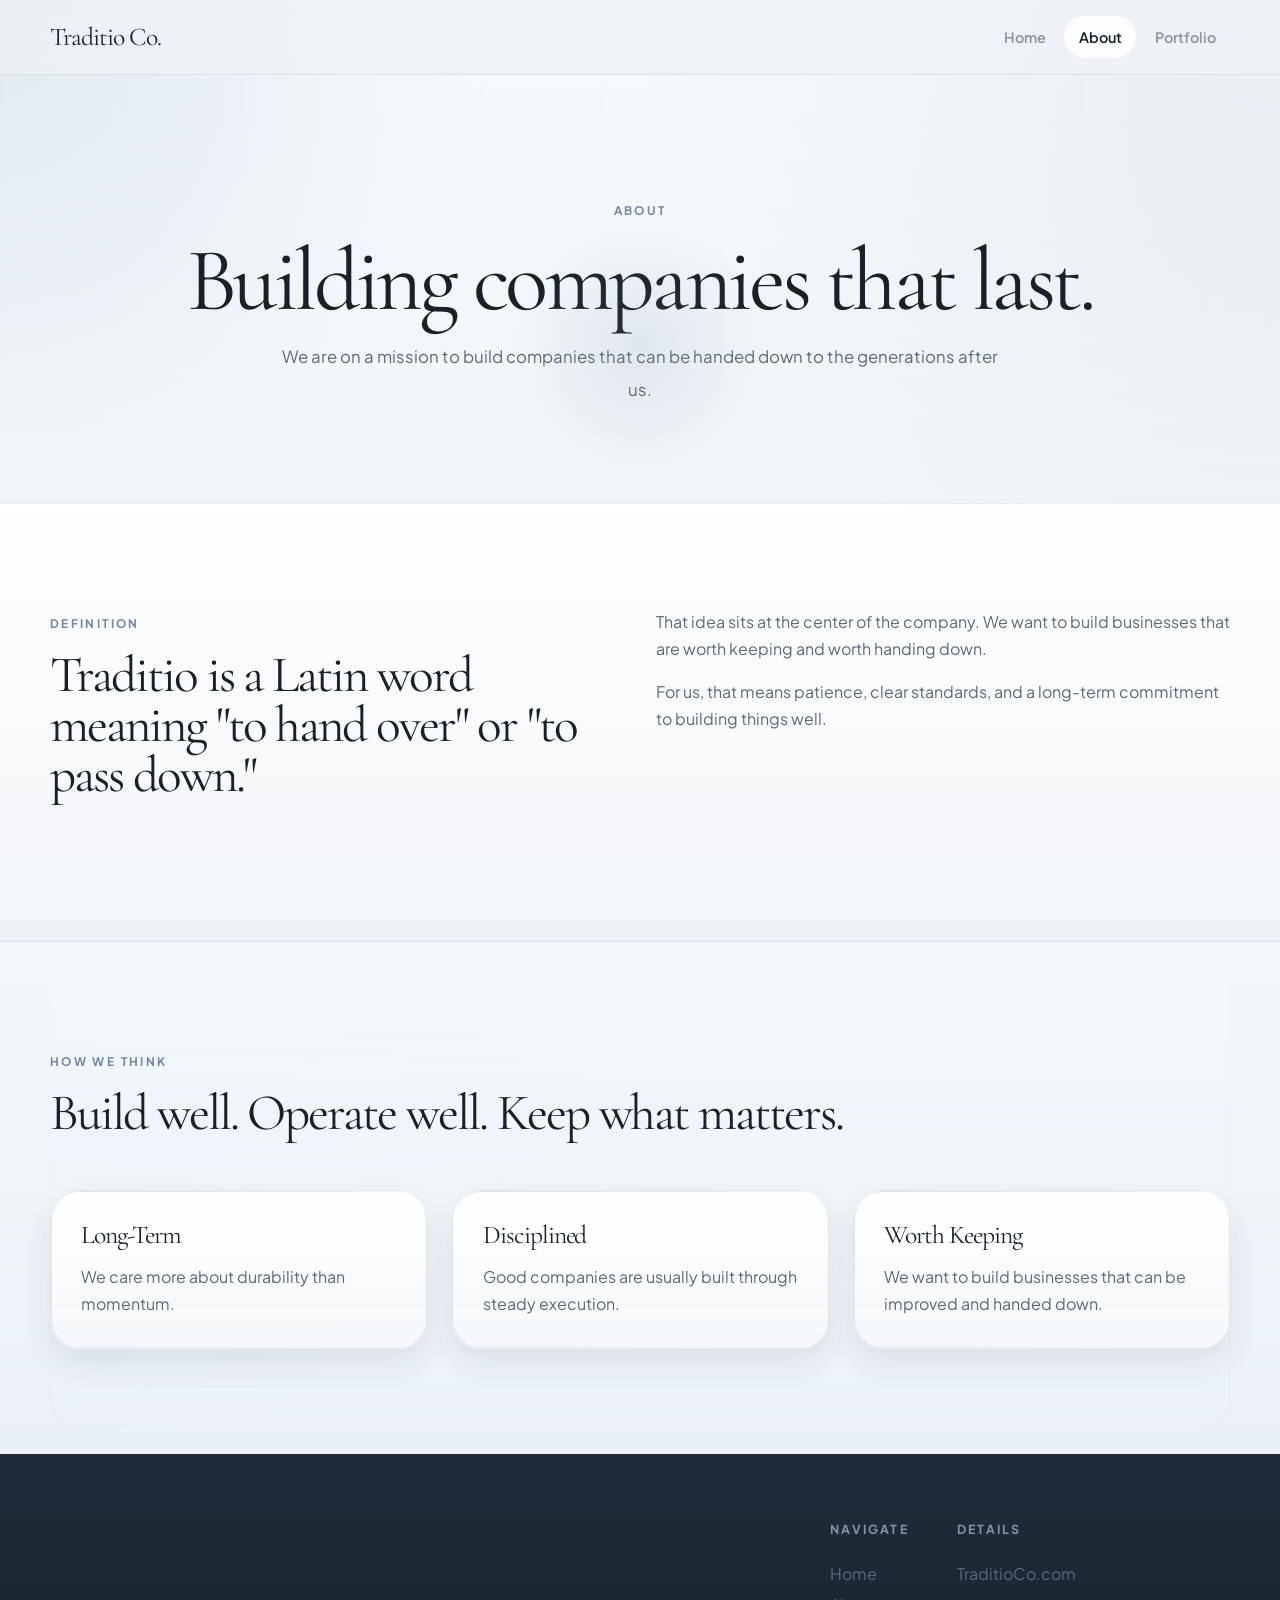
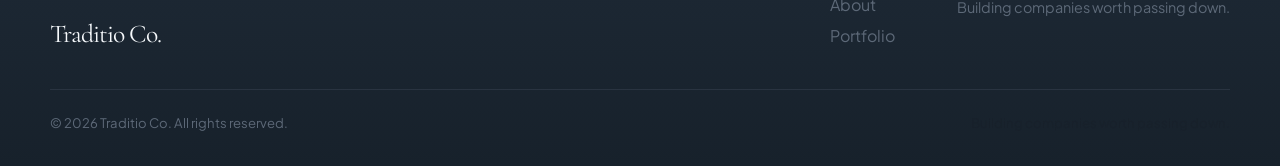
==== about.html @ 5b9e36b7 "Add files via upload" ====
<!DOCTYPE html>
<html lang="en">
<head>
  <meta charset="UTF-8" />
  <meta name="viewport" content="width=device-width, initial-scale=1.0" />
  <title>About | Traditio Co.</title>
  <meta
    name="description"
    content="Learn about Traditio Co. and the meaning behind the name."
  />
  <link rel="preconnect" href="https://fonts.googleapis.com" />
  <link rel="preconnect" href="https://fonts.gstatic.com" crossorigin />
  <link href="https://fonts.googleapis.com/css2?family=Cormorant+Garamond:wght@500;600;700&family=Plus+Jakarta+Sans:wght@400;500;600;700;800&display=swap" rel="stylesheet" />
  <link rel="icon" type="image/svg+xml" href="favicon.svg" />
  <link rel="stylesheet" href="styles.css" />
</head>
<body>
  <header class="site-header">
    <div class="container nav-wrapper">
      <a href="index.html" class="logo" aria-label="Traditio Co. home">
        <span class="logo-text">Traditio Co.</span>
      </a>
      <button class="nav-toggle" aria-label="Toggle navigation" aria-expanded="false">
        <span></span><span></span><span></span>
      </button>
      <nav class="site-nav" id="site-nav">
        <a href="index.html">Home</a>
        <a href="about.html">About</a>
        <a href="services.html">Portfolio</a>
      </nav>
    </div>
  </header>

  <main>
    <section class="page-hero page-hero-refined">
      <div class="container-narrow about-hero-narrow">
        <span class="eyebrow fade-up">About</span>
        <h1 class="fade-up delay-1">Building companies that last.</h1>
        <p class="lead fade-up delay-2">
          We are on a mission to build companies that can be handed down to the generations after us.
        </p>
      </div>
    </section>

    <section class="section">
      <div class="container simple-grid">
        <div class="fade-up">
          <span class="eyebrow">Definition</span>
          <h2>Traditio is a Latin word meaning "to hand over" or "to pass down."</h2>
        </div>
        <div class="intro-copy fade-up delay-1">
          <p>
            That idea sits at the center of the company. We want to build businesses that are worth keeping and worth handing down.
          </p>
          <p>
            For us, that means patience, clear standards, and a long-term commitment to building things well.
          </p>
        </div>
      </div>
    </section>

    <section class="section section-framed">
      <div class="container">
        <div class="section-header fade-up">
          <span class="eyebrow">How We Think</span>
          <h2>Build well. Operate well. Keep what matters.</h2>
        </div>
        <div class="grid-3 fade-up delay-1">
          <article class="card">
            <h3>Long-Term</h3>
            <p>We care more about durability than momentum.</p>
          </article>
          <article class="card">
            <h3>Disciplined</h3>
            <p>Good companies are usually built through steady execution.</p>
          </article>
          <article class="card">
            <h3>Worth Keeping</h3>
            <p>We want to build businesses that can be improved and handed down.</p>
          </article>
        </div>
      </div>
    </section>
  </main>

  <footer class="site-footer">
    <div class="container footer-grid footer-grid-simple">
      <div class="footer-brand">
        <a href="index.html" class="logo logo-footer">
          <span class="logo-text">Traditio Co.</span>
        </a>
      </div>
      <div class="footer-links">
        <div class="footer-col">
          <h4>Navigate</h4>
          <a href="index.html">Home</a>
          <a href="about.html">About</a>
          <a href="services.html">Portfolio</a>
        </div>
        <div class="footer-col">
          <h4>Details</h4>
          <a href="index.html">TraditioCo.com</a>
          <span class="footer-static">Building companies worth passing down.</span>
        </div>
      </div>
    </div>
    <div class="container footer-bottom">
      <p>&copy; 2026 Traditio Co. All rights reserved.</p>
      <p class="footer-note">Building companies worth passing down.</p>
    </div>
  </footer>

  <script src="script.js"></script>
</body>
</html>
---- styles.css ----
*, *::before, *::after { box-sizing: border-box; }

:root {
  --bg: #eef2f6;
  --bg-deep: #dfe6ee;
  --surface: rgba(255, 255, 255, 0.82);
  --surface-strong: rgba(255, 255, 255, 0.94);
  --surface-alt: rgba(243, 247, 251, 0.9);
  --ink: #18212b;
  --ink-soft: #5d6978;
  --ink-muted: #8693a2;
  --ink-inverse: #f5f8fb;
  --navy: #1d2a39;
  --navy-soft: #33475c;
  --line: rgba(24, 33, 43, 0.1);
  --line-strong: rgba(24, 33, 43, 0.2);
  --line-inverse: rgba(245, 248, 251, 0.14);
  --gold: #6f87a3;
  --gold-soft: rgba(111, 135, 163, 0.12);
  --gold-strong: #9eb3ca;
  --shadow: 0 24px 72px rgba(17, 28, 39, 0.14);
  --shadow-soft: 0 14px 30px rgba(17, 28, 39, 0.09);
  --radius: 28px;
  --radius-sm: 18px;
  --max: 1180px;
  --ease: cubic-bezier(0.2, 0.7, 0.2, 1);
}

html {
  scroll-behavior: smooth;
  font-size: 16px;
}

body {
  margin: 0;
  font-family: "Plus Jakarta Sans", sans-serif;
  background:
    radial-gradient(circle at top left, rgba(119, 150, 186, 0.18), transparent 22%),
    radial-gradient(circle at top right, rgba(62, 93, 128, 0.08), transparent 30%),
    linear-gradient(180deg, #f8fbfd 0%, var(--bg) 42%, #e8eef4 100%);
  color: var(--ink);
  line-height: 1.7;
  -webkit-font-smoothing: antialiased;
  -moz-osx-font-smoothing: grayscale;
}

body::before {
  content: "";
  position: fixed;
  inset: 0;
  background:
    linear-gradient(rgba(40, 60, 82, 0.03) 1px, transparent 1px),
    linear-gradient(90deg, rgba(40, 60, 82, 0.03) 1px, transparent 1px);
  background-size: 120px 120px;
  mask-image: linear-gradient(180deg, rgba(0, 0, 0, 0.24), transparent 56%);
  pointer-events: none;
  z-index: -1;
}

a { color: inherit; text-decoration: none; }
img { display: block; max-width: 100%; }

button {
  border: 0;
  background: none;
  cursor: pointer;
  font: inherit;
}

.container {
  width: min(calc(100% - 2.5rem), var(--max));
  margin: 0 auto;
}

.container-narrow {
  width: min(calc(100% - 2.5rem), 760px);
  margin: 0 auto;
}

h1, h2, h3 {
  margin: 0 0 1rem;
  font-family: "Cormorant Garamond", serif;
  font-weight: 400;
  letter-spacing: -0.04em;
  line-height: 0.98;
  color: var(--ink);
}

h1 { font-size: clamp(3.7rem, 7vw, 7rem); }
h2 { font-size: clamp(2.35rem, 4vw, 4.4rem); }
h3 { font-size: clamp(1.4rem, 2vw, 1.95rem); }

h4 {
  margin: 0 0 1rem;
  font-size: 0.78rem;
  font-weight: 700;
  letter-spacing: 0.18em;
  text-transform: uppercase;
  color: var(--ink-muted);
}

p {
  margin: 0 0 1rem;
  color: var(--ink-soft);
}

p:last-child { margin-bottom: 0; }

.lead {
  max-width: 60ch;
  font-size: 1.05rem;
  line-height: 1.95;
}

.eyebrow {
  display: inline-block;
  margin-bottom: 1rem;
  font-size: 0.74rem;
  font-weight: 700;
  letter-spacing: 0.2em;
  text-transform: uppercase;
  color: var(--gold);
}

.centered { text-align: center; }

.btn {
  display: inline-flex;
  align-items: center;
  justify-content: center;
  min-height: 54px;
  padding: 0.95rem 1.5rem;
  border-radius: 999px;
  font-size: 0.9rem;
  font-weight: 700;
  letter-spacing: 0.04em;
  text-transform: uppercase;
  transition: transform 0.22s var(--ease), background 0.22s var(--ease), border-color 0.22s var(--ease), box-shadow 0.22s var(--ease);
}

.btn:hover { transform: translateY(-2px); }

.btn-primary {
  background: var(--navy);
  color: var(--ink-inverse);
  box-shadow: var(--shadow-soft);
}

.btn-primary:hover { background: #342c24; }

.btn-secondary {
  border: 1px solid var(--line);
  background: rgba(255, 255, 255, 0.05);
  color: var(--ink);
}

.btn-secondary:hover {
  border-color: var(--line-strong);
  background: rgba(255, 255, 255, 0.09);
}

.text-link {
  display: inline-flex;
  align-items: center;
  gap: 0.5rem;
  font-size: 0.88rem;
  font-weight: 700;
  letter-spacing: 0.08em;
  text-transform: uppercase;
  color: var(--ink);
}

.text-link::after {
  content: "->";
  font-size: 0.84rem;
}

.site-header {
  position: sticky;
  top: 0;
  z-index: 100;
  backdrop-filter: blur(18px);
  background: rgba(238, 242, 246, 0.82);
  border-bottom: 1px solid rgba(24, 33, 43, 0.08);
}

.nav-wrapper {
  position: relative;
  display: flex;
  align-items: center;
  justify-content: space-between;
  gap: 1.5rem;
  padding: 1rem 0;
}

.logo {
  display: inline-flex;
  align-items: center;
  gap: 0;
}

.logo-text {
  white-space: nowrap;
  font-family: "Cormorant Garamond", serif;
  font-size: clamp(1.5rem, 2vw, 1.85rem);
  line-height: 1;
  letter-spacing: -0.04em;
  color: var(--ink);
}

.logo-footer .logo-text {
  color: var(--ink-inverse);
}

.site-nav {
  display: flex;
  align-items: center;
  gap: 0.25rem;
}

.site-nav a,
.footer-static {
  font-size: 0.9rem;
}

.site-nav a {
  padding: 0.55rem 0.9rem;
  border-radius: 999px;
  font-weight: 600;
  color: var(--ink-muted);
  transition: background 0.2s var(--ease), color 0.2s var(--ease);
}

.site-nav a:hover,
.site-nav a.active {
  color: var(--ink);
  background: rgba(255, 255, 255, 0.75);
}

.site-nav .nav-secondary {
  color: var(--gold);
}

.site-nav .nav-apply {
  background: var(--navy);
  color: var(--ink-inverse);
}

.site-nav .nav-apply:hover {
  background: #342c24;
  color: var(--ink-inverse);
}

.nav-toggle {
  display: none;
  width: 40px;
  height: 40px;
  padding: 8px;
  border-radius: 10px;
}

.nav-toggle span {
  display: block;
  width: 22px;
  height: 2px;
  margin: 4px auto;
  border-radius: 999px;
  background: var(--ink);
  transition: transform 0.3s var(--ease), opacity 0.3s var(--ease);
}

.nav-toggle[aria-expanded="true"] span:nth-child(1) {
  transform: translateY(6px) rotate(45deg);
}

.nav-toggle[aria-expanded="true"] span:nth-child(2) {
  opacity: 0;
}

.nav-toggle[aria-expanded="true"] span:nth-child(3) {
  transform: translateY(-6px) rotate(-45deg);
}

.section {
  position: relative;
  padding: 6.5rem 0;
}

main > section + section {
  margin-top: 1.25rem;
}

main > section:not(.hero):not(.page-hero) {
  border-top: 1px solid rgba(24, 33, 43, 0.05);
  border-bottom: 1px solid rgba(24, 33, 43, 0.05);
  background: linear-gradient(180deg, rgba(255, 255, 255, 0.34), rgba(255, 255, 255, 0.12));
}

main > section:nth-of-type(odd):not(.hero):not(.page-hero) {
  background: linear-gradient(180deg, rgba(243, 247, 251, 0.92), rgba(235, 241, 247, 0.72));
}

main > section:nth-of-type(even):not(.hero):not(.page-hero) {
  background: linear-gradient(180deg, rgba(255, 255, 255, 0.92), rgba(245, 248, 251, 0.72));
}

.section-framed {
  position: relative;
}

.section-framed::before {
  content: "";
  position: absolute;
  inset: 1.25rem auto 1.25rem 50%;
  width: min(calc(100% - 2.5rem), var(--max));
  transform: translateX(-50%);
  border: 1px solid rgba(24, 33, 43, 0.07);
  border-radius: 36px;
  background:
    linear-gradient(180deg, rgba(255, 255, 255, 0.62), rgba(243, 247, 251, 0.24)),
    linear-gradient(135deg, rgba(111, 135, 163, 0.08), transparent 42%);
  box-shadow: inset 0 1px 0 rgba(255, 255, 255, 0.6);
  z-index: -1;
}

.section-dark {
  background:
    radial-gradient(circle at top right, rgba(142, 166, 197, 0.15), transparent 32%),
    linear-gradient(180deg, rgba(14, 20, 30, 0.98), rgba(8, 13, 21, 0.98));
  color: var(--ink-inverse);
}

.section-dark h1,
.section-dark h2,
.section-dark h3,
.section-dark p,
.section-dark .lead { color: var(--ink-inverse); }

.section-dark .eyebrow,
.section-dark .panel-label,
.section-dark .portfolio-label { color: #c8d9f0; }

.section-meaning {
  position: relative;
}

.section-meaning::before {
  content: "";
  position: absolute;
  inset: 0;
  background:
    radial-gradient(circle at 20% 30%, rgba(142, 166, 197, 0.12), transparent 24%),
    radial-gradient(circle at 80% 70%, rgba(142, 166, 197, 0.08), transparent 26%);
  pointer-events: none;
}

.section-header { margin-bottom: 3.25rem; }

.section-header.centered {
  max-width: 760px;
  margin-left: auto;
  margin-right: auto;
}

.hero {
  position: relative;
  padding: 7.5rem 0 5rem;
}

.hero-home::before {
  content: "";
  position: absolute;
  inset: 0;
  background:
    radial-gradient(circle at 80% 18%, rgba(111, 135, 163, 0.18), transparent 18%),
    linear-gradient(180deg, rgba(255, 255, 255, 0.16), transparent 42%);
  pointer-events: none;
}

.hero-shell {
  position: relative;
  display: grid;
  grid-template-columns: minmax(0, 1.15fr) minmax(320px, 0.85fr);
  gap: 2rem;
  align-items: stretch;
}

.hero-shell-simple {
  display: block;
}

.hero-copy {
  position: relative;
  padding: 2.8rem 0 2rem;
}

.hero-copy h1 {
  max-width: 10ch;
  text-wrap: balance;
}

.hero-shell-simple .hero-copy {
  max-width: 100%;
  padding: 3.5rem 0 2.5rem;
}

.hero-shell-simple .hero-copy h1 {
  max-width: none;
  font-size: clamp(4.5rem, 11vw, 10rem);
  line-height: 0.92;
  letter-spacing: -0.06em;
}

.hero-shell-simple .hero-copy .lead {
  max-width: none;
  font-size: clamp(1.05rem, 2vw, 1.45rem);
  color: var(--ink-soft);
}

.hero-strip {
  display: flex;
  flex-wrap: wrap;
  gap: 0.8rem;
  margin-top: 1.6rem;
}

.hero-strip span,
.portfolio-meta span {
  padding: 0.55rem 0.8rem;
  border: 1px solid var(--line);
  border-radius: 999px;
  background: rgba(255, 255, 255, 0.04);
  font-size: 0.78rem;
  font-weight: 600;
  letter-spacing: 0.05em;
  color: var(--ink);
}

.hero-actions {
  display: flex;
  gap: 1rem;
  flex-wrap: wrap;
  margin-top: 2rem;
}

.hero-aside-card,
.cta-box,
.contact-form-wrap,
.feature-panel,
.detail-card,
.card,
.principles-panel,
.portfolio-card {
  background: linear-gradient(180deg, rgba(255, 255, 255, 0.98), rgba(245, 248, 251, 0.94));
  border: 1px solid rgba(24, 33, 43, 0.08);
  border-radius: var(--radius);
  box-shadow: var(--shadow-soft);
}

.hero-aside-card {
  position: relative;
  overflow: hidden;
  padding: 2rem;
  background:
    radial-gradient(circle at top right, rgba(142, 166, 197, 0.18), transparent 34%),
    linear-gradient(180deg, rgba(21, 31, 44, 0.98), rgba(10, 16, 25, 0.98));
  color: var(--ink-inverse);
  border-color: var(--line-inverse);
}

.hero-aside-card::after {
  content: "";
  position: absolute;
  right: -64px;
  bottom: -64px;
  width: 220px;
  height: 220px;
  border-radius: 50%;
  border: 1px solid rgba(245, 241, 233, 0.08);
}

.hero-aside-card p,
.hero-aside-card span {
  color: rgba(245, 241, 233, 0.76);
}

.hero-aside-top {
  display: flex;
  align-items: center;
  justify-content: space-between;
  gap: 1rem;
  margin-bottom: 2rem;
}

.hero-badge {
  display: inline-flex;
  align-items: center;
  justify-content: center;
  width: 64px;
  height: 64px;
  border: 1px solid rgba(245, 241, 233, 0.14);
  border-radius: 20px;
  background: rgba(255, 255, 255, 0.05);
  font-family: "Instrument Serif", serif;
  font-size: 2rem;
  letter-spacing: -0.04em;
  color: var(--ink-inverse);
}

.hero-year {
  font-size: 0.8rem;
  font-weight: 600;
  letter-spacing: 0.16em;
  text-transform: uppercase;
}

.panel-label,
.portfolio-label {
  display: inline-block;
  margin-bottom: 1rem;
  font-size: 0.72rem;
  font-weight: 700;
  letter-spacing: 0.18em;
  text-transform: uppercase;
  color: var(--gold);
}

.intro-grid,
.simple-grid,
.split-section,
.about-grid,
.contact-grid,
.footer-grid {
  display: grid;
  grid-template-columns: repeat(2, minmax(0, 1fr));
  gap: 2rem;
  align-items: start;
}

.intro-grid { align-items: end; }

.grid-3,
.grid-2,
.detail-grid,
.platform-grid {
  display: grid;
  gap: 1.5rem;
}

.grid-3 { grid-template-columns: repeat(3, minmax(0, 1fr)); }
.grid-2,
.detail-grid,
.platform-grid { grid-template-columns: repeat(2, minmax(0, 1fr)); }

.card,
.feature-panel,
.detail-card,
.portfolio-card,
.meaning-panel,
.stack-item,
.cta-box,
.contact-form-wrap,
.principles-panel {
  position: relative;
  padding: 1.9rem;
  transition: transform 0.25s var(--ease), box-shadow 0.25s var(--ease), border-color 0.25s var(--ease);
}

.card:hover,
.feature-panel:hover,
.detail-card:hover,
.portfolio-card:hover,
.meaning-panel:hover,
.stack-item:hover,
.cta-box:hover,
.contact-form-wrap:hover,
.principles-panel:hover {
  transform: translateY(-5px);
  box-shadow: var(--shadow);
  border-color: rgba(111, 135, 163, 0.28);
}

.card::before,
.portfolio-card::before,
.cta-box::before,
.contact-form-wrap::before,
.principles-panel::before {
  content: "";
  position: absolute;
  inset: 0;
  border-radius: inherit;
  padding: 1px;
  background: linear-gradient(135deg, rgba(111, 135, 163, 0.22), rgba(255, 255, 255, 0));
  -webkit-mask: linear-gradient(#fff 0 0) content-box, linear-gradient(#fff 0 0);
  -webkit-mask-composite: xor;
  mask-composite: exclude;
  pointer-events: none;
}

.section-dark .card,
.section-dark .feature-panel,
.section-dark .detail-card {
  background: linear-gradient(180deg, rgba(24, 34, 48, 0.96), rgba(13, 20, 30, 0.96));
  border-color: rgba(245, 241, 233, 0.12);
}

.section-dark .card p { color: rgba(245, 241, 233, 0.72); }

.card-icon,
.contact-item-icon,
.form-success-icon {
  width: 50px;
  height: 50px;
  display: flex;
  align-items: center;
  justify-content: center;
  border-radius: 14px;
  background: var(--gold-soft);
  color: var(--gold);
  margin-bottom: 1.1rem;
}

.section-dark .card-icon {
  background: rgba(142, 166, 197, 0.12);
  color: #c8d9f0;
}

.portfolio-grid {
  display: grid;
  grid-template-columns: repeat(2, minmax(0, 1fr));
  gap: 1.5rem;
}

.portfolio-grid-three {
  grid-template-columns: repeat(3, minmax(0, 1fr));
}

.portfolio-card {
  min-height: 100%;
  display: flex;
  flex-direction: column;
  gap: 0.9rem;
  justify-content: space-between;
  padding: 1.5rem;
}

.portfolio-card-top h3 {
  margin-bottom: 0;
}

.portfolio-meta {
  display: flex;
  flex-wrap: wrap;
  gap: 0.75rem;
}

.portfolio-card-placeholder {
  background:
    linear-gradient(180deg, rgba(24, 33, 46, 0.92), rgba(16, 24, 35, 0.88)),
    linear-gradient(135deg, rgba(142, 166, 197, 0.08), transparent 42%);
  border-style: dashed;
}

.principles-list {
  display: grid;
  gap: 1rem;
}

.principle-row {
  padding: 1.25rem 0;
  border-top: 1px solid var(--line);
}

.principle-row:first-child {
  padding-top: 0;
  border-top: 0;
}

.principle-row strong {
  display: block;
  margin-bottom: 0.35rem;
  font-size: 1rem;
  color: var(--ink);
}

.page-hero {
  position: relative;
  padding: 7.5rem 0 4.75rem;
  text-align: center;
}

.page-hero-refined::after {
  content: "";
  position: absolute;
  left: 50%;
  bottom: 0.5rem;
  width: 260px;
  height: 260px;
  border-radius: 50%;
  background: radial-gradient(circle, rgba(111, 135, 163, 0.14), transparent 70%);
  transform: translateX(-50%);
  pointer-events: none;
}

.page-hero .lead {
  margin: 0 auto;
}

.about-hero-narrow {
  width: min(calc(100% - 2.5rem), 980px);
}

.about-hero-narrow h1 {
  max-width: none;
}

.principles-panel {
  position: relative;
  padding: 1.75rem;
}

.principle-item + .principle-item {
  margin-top: 1.25rem;
  padding-top: 1.25rem;
  border-top: 1px solid var(--line);
}

.principle-item strong {
  display: block;
  margin-bottom: 0.35rem;
  font-size: 0.98rem;
  color: var(--ink);
}

.stack-list {
  display: grid;
  gap: 1rem;
}

.stack-item {
  padding: 1.3rem 1.4rem;
  border-top: 1px solid rgba(181, 197, 220, 0.14);
  background: rgba(255, 255, 255, 0.03);
}

.stack-item p {
  color: var(--ink);
  font-weight: 600;
}

.cta-band { padding: 5rem 0 6.25rem; }

.cta-box {
  position: relative;
  padding: 3.8rem;
  text-align: center;
  overflow: hidden;
}

.cta-box::after {
  content: "";
  position: absolute;
  inset: auto auto -90px -90px;
  width: 220px;
  height: 220px;
  border-radius: 50%;
  background: radial-gradient(circle, rgba(142, 166, 197, 0.12), transparent 70%);
  pointer-events: none;
}

.cta-box .lead {
  margin: 0 auto 2rem;
}

.cta-actions {
  display: flex;
  justify-content: center;
  gap: 1rem;
  flex-wrap: wrap;
}

.contact-details {
  display: grid;
  gap: 1rem;
  margin-top: 2rem;
}

.contact-item {
  display: flex;
  align-items: flex-start;
  gap: 1rem;
}

.contact-item-icon {
  margin-bottom: 0;
  flex-shrink: 0;
}

.contact-item-body strong {
  display: block;
  margin-bottom: 0.2rem;
  font-size: 0.76rem;
  font-weight: 700;
  letter-spacing: 0.16em;
  text-transform: uppercase;
  color: var(--ink-muted);
}

.contact-item-body span { color: var(--ink); }

.contact-form-wrap {
  position: relative;
  padding: 2rem;
}

.form-row {
  display: grid;
  grid-template-columns: repeat(2, minmax(0, 1fr));
  gap: 1rem;
}

.form-group {
  display: flex;
  flex-direction: column;
  gap: 0.45rem;
  margin-bottom: 1rem;
}

.form-group label {
  font-size: 0.76rem;
  font-weight: 700;
  letter-spacing: 0.16em;
  text-transform: uppercase;
  color: var(--ink-muted);
}

.form-group input,
.form-group textarea {
  width: 100%;
  padding: 1rem;
  border: 1px solid var(--line);
  border-radius: 14px;
  background: rgba(255, 255, 255, 0.04);
  color: var(--ink);
  font: inherit;
  transition: border-color 0.2s var(--ease), box-shadow 0.2s var(--ease), background 0.2s var(--ease);
}

.form-group textarea {
  min-height: 150px;
  resize: vertical;
}

.form-group input::placeholder,
.form-group textarea::placeholder {
  color: #7c838e;
}

.form-group input:focus,
.form-group textarea:focus {
  outline: none;
  border-color: rgba(142, 166, 197, 0.52);
  box-shadow: 0 0 0 4px rgba(142, 166, 197, 0.12);
  background: rgba(255, 255, 255, 0.07);
}

.form-submit {
  width: 100%;
  margin-top: 0.25rem;
}

.form-note {
  margin-top: 0.9rem;
  text-align: center;
  font-size: 0.82rem;
}

.form-success {
  display: none;
  text-align: center;
  padding: 2rem 1rem;
}

.form-success.show { display: block; }

.site-footer {
  padding-top: 4rem;
  background:
    linear-gradient(180deg, #202c39 0%, #17212b 100%);
  border-top: 1px solid rgba(245, 248, 251, 0.08);
}

.footer-grid {
  padding-bottom: 2.5rem;
  border-bottom: 1px solid rgba(181, 197, 220, 0.1);
}

.footer-grid-simple {
  align-items: end;
}

.footer-tagline {
  max-width: 42ch;
}

.footer-links {
  display: flex;
  gap: 3rem;
  justify-content: flex-end;
}

.footer-col {
  display: flex;
  flex-direction: column;
  gap: 0.25rem;
}

.footer-col a,
.footer-static {
  color: var(--ink-soft);
}

.footer-col a:hover { color: var(--ink); }

.footer-static {
  padding-top: 0.25rem;
}

.footer-bottom {
  display: flex;
  align-items: center;
  justify-content: space-between;
  gap: 1rem;
  flex-wrap: wrap;
  padding: 1.35rem 0 2rem;
}

.footer-bottom p {
  margin: 0;
  font-size: 0.82rem;
}

.footer-note { color: var(--ink); }

.fade-up {
  opacity: 0;
  transform: translateY(24px);
  transition: opacity 0.7s var(--ease), transform 0.7s var(--ease);
}

.fade-up.visible {
  opacity: 1;
  transform: translateY(0);
}

.delay-1 { transition-delay: 0.08s; }
.delay-2 { transition-delay: 0.16s; }
.delay-3 { transition-delay: 0.24s; }

@media (max-width: 1024px) {
  .hero-shell,
  .simple-grid,
  .intro-grid,
  .split-section,
  .about-grid,
  .contact-grid,
  .footer-grid,
  .portfolio-grid {
    grid-template-columns: 1fr;
  }

  .grid-3 { grid-template-columns: repeat(2, minmax(0, 1fr)); }
  .portfolio-grid-three { grid-template-columns: 1fr; }
  .footer-links { justify-content: flex-start; }
}

@media (max-width: 760px) {
  .nav-toggle { display: block; }

  .site-nav {
    display: none;
    position: absolute;
    top: calc(100% + 1px);
    left: 0;
    right: 0;
    flex-direction: column;
    align-items: stretch;
    padding: 1rem;
    background: rgba(238, 242, 246, 0.98);
    border: 1px solid rgba(24, 33, 43, 0.08);
    border-radius: 0 0 18px 18px;
    box-shadow: var(--shadow);
  }

  .site-nav.open { display: flex; }

  .hero,
  .page-hero { padding-top: 5.5rem; }

  .section { padding: 5rem 0; }

  .grid-3,
  .grid-2,
  .detail-grid,
  .platform-grid,
  .form-row {
    grid-template-columns: 1fr;
  }

  .hero-actions,
  .cta-actions {
    flex-direction: column;
    align-items: stretch;
  }

  .btn { width: 100%; }

  .cta-box,
  .contact-form-wrap,
  .hero-aside-card,
  .portfolio-card { padding: 1.5rem; }

  .footer-links,
  .footer-bottom {
    flex-direction: column;
    align-items: flex-start;
  }
}

@media (max-width: 560px) {
  .container,
  .container-narrow {
    width: calc(100% - 1.5rem);
  }

  h1 { font-size: 3.05rem; }
  h2 { font-size: 2.3rem; }
}
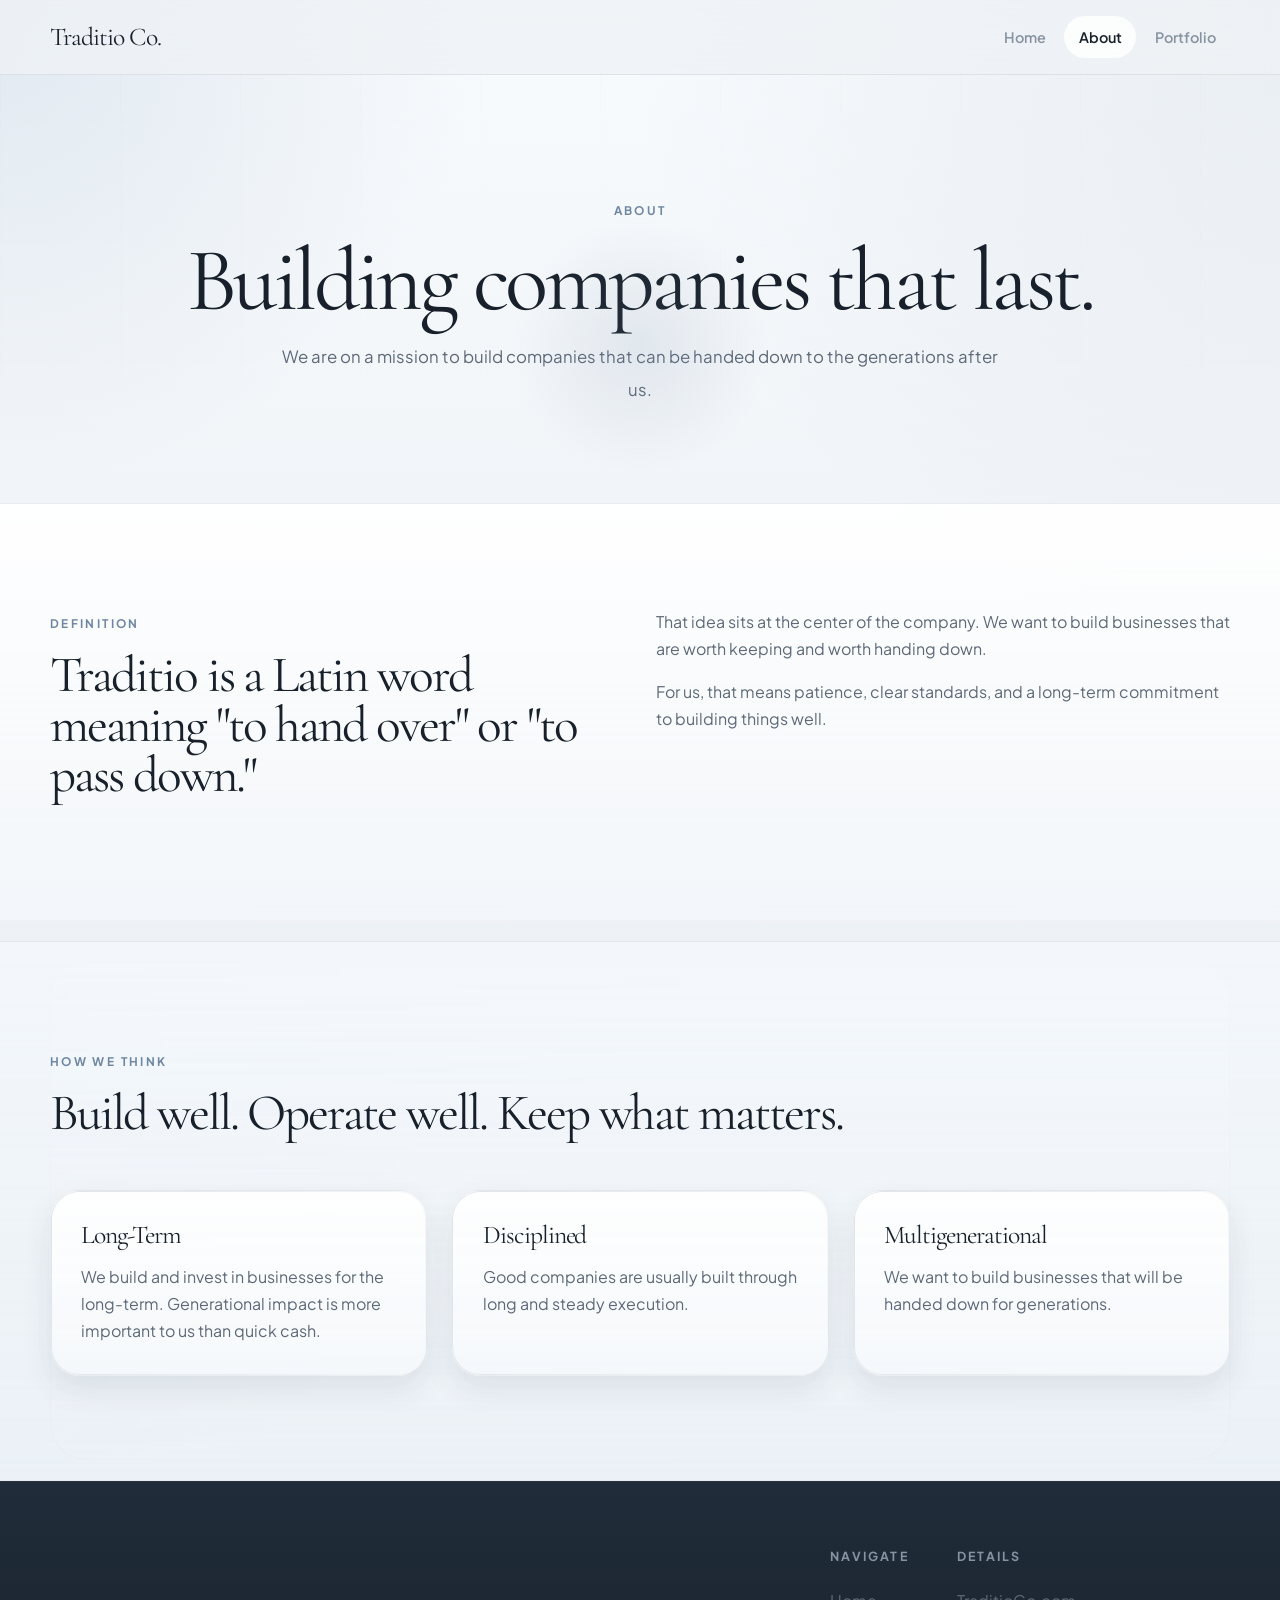
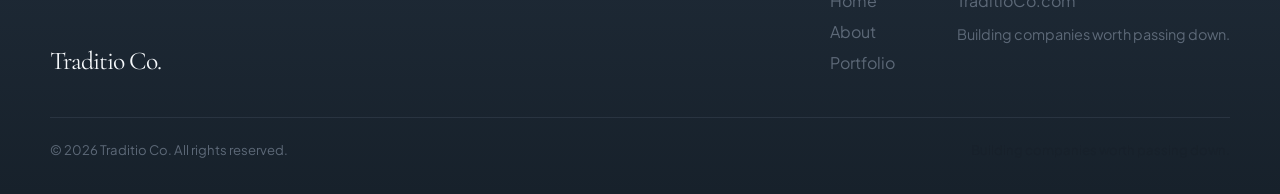
==== commit 50f3658b: "Update about.html" ====
--- a/about.html
+++ b/about.html
@@ -68,15 +68,15 @@
         <div class="grid-3 fade-up delay-1">
           <article class="card">
             <h3>Long-Term</h3>
-            <p>We care more about durability than momentum.</p>
+            <p>We build and invest in businesses for the long-term. Generational impact is more important to us than quick cash.</p>
           </article>
           <article class="card">
             <h3>Disciplined</h3>
-            <p>Good companies are usually built through steady execution.</p>
+            <p>Good companies are usually built through long and steady execution.</p>
           </article>
           <article class="card">
-            <h3>Worth Keeping</h3>
-            <p>We want to build businesses that can be improved and handed down.</p>
+            <h3>Multigenerational</h3>
+            <p>We want to build businesses that will be handed down for generations.</p>
           </article>
         </div>
       </div>
--- a/styles.css
+++ b/styles.css
@@ -402,6 +402,7 @@
 .hero-shell-simple .hero-copy {
   max-width: 100%;
   padding: 3.5rem 0 2.5rem;
+  text-align: center;
 }
 
 .hero-shell-simple .hero-copy h1 {
@@ -413,6 +414,8 @@
 
 .hero-shell-simple .hero-copy .lead {
   max-width: none;
+  margin-left: auto;
+  margin-right: auto;
   font-size: clamp(1.05rem, 2vw, 1.45rem);
   color: var(--ink-soft);
 }
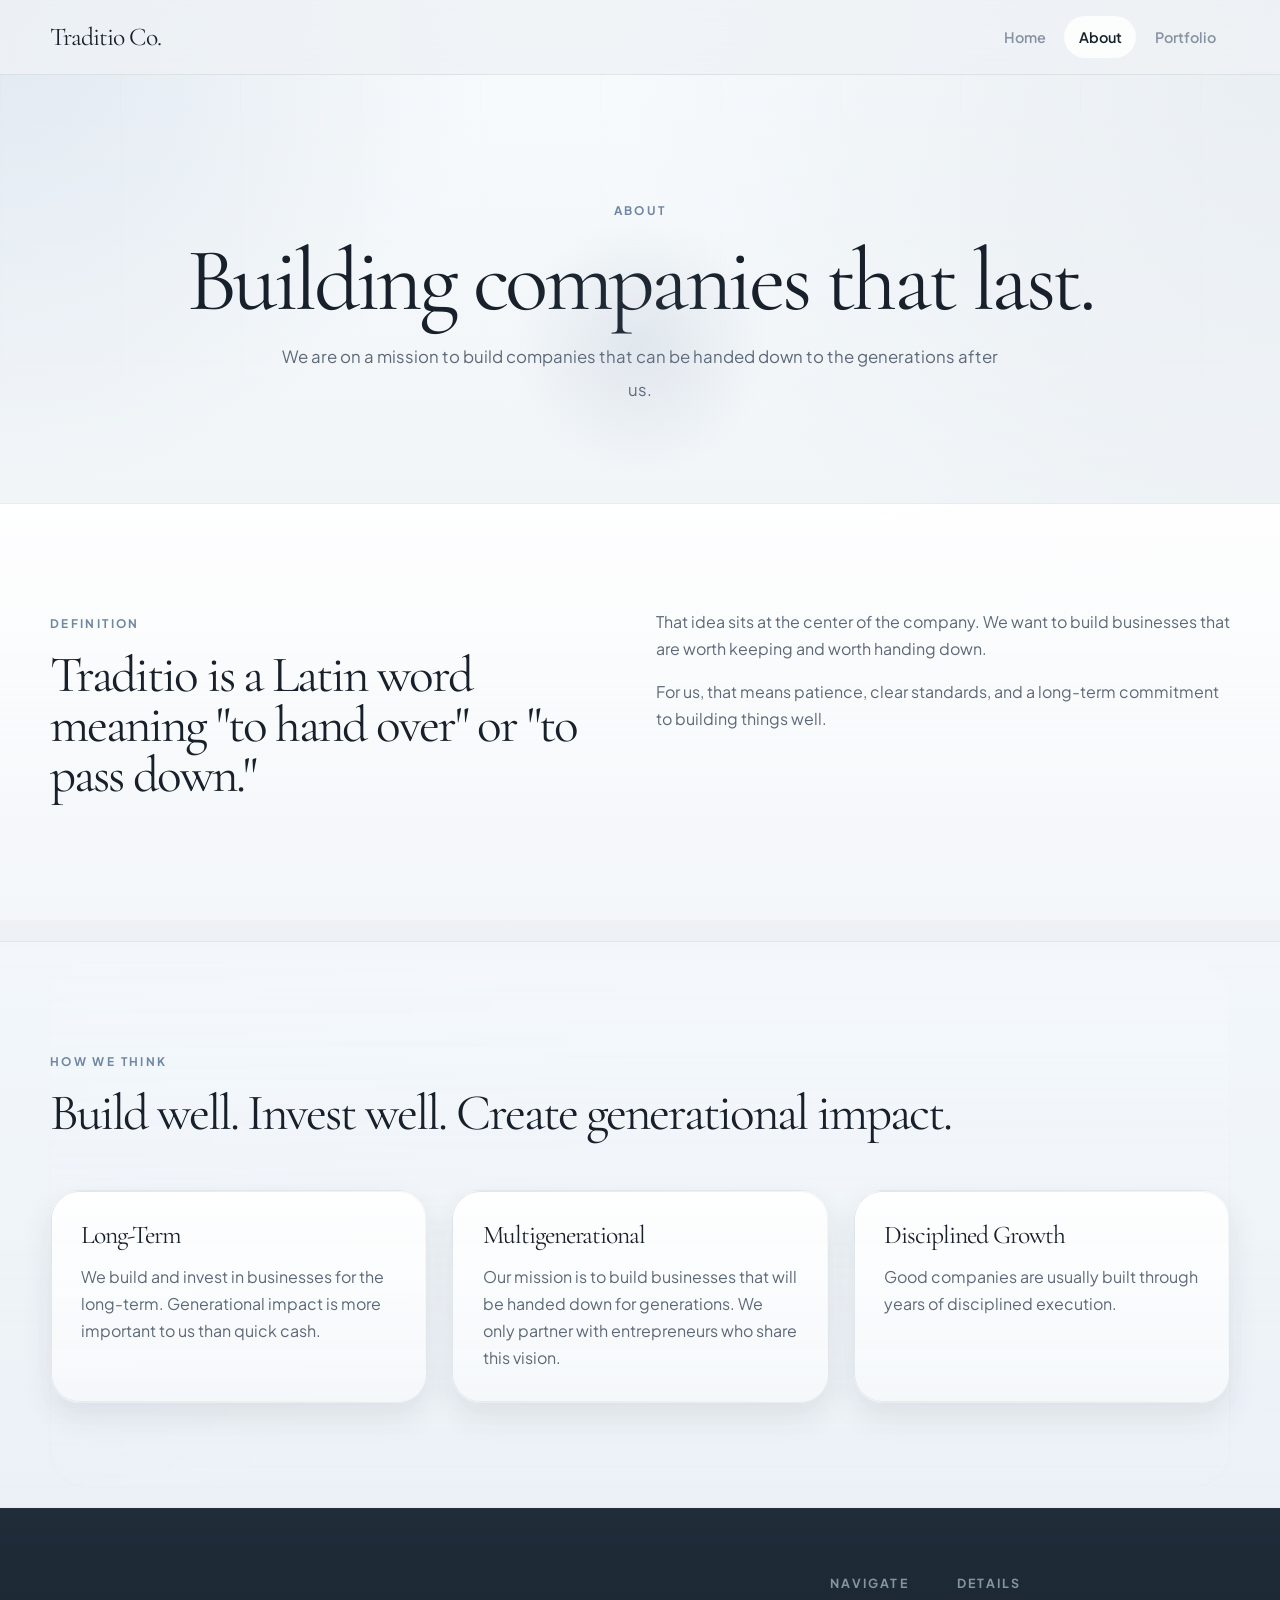
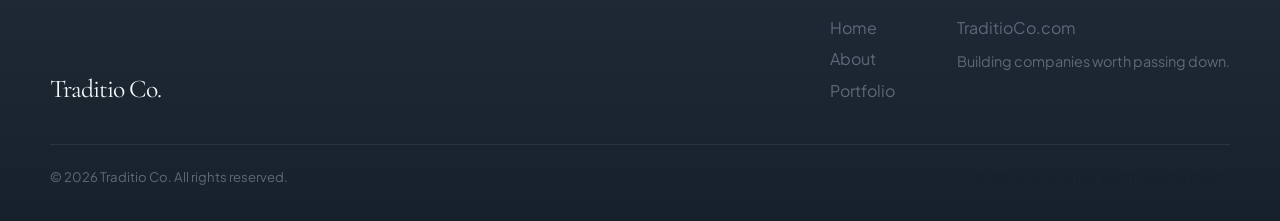
==== commit 713cb663: "Update about.html" ====
--- a/about.html
+++ b/about.html
@@ -63,7 +63,7 @@
       <div class="container">
         <div class="section-header fade-up">
           <span class="eyebrow">How We Think</span>
-          <h2>Build well. Operate well. Keep what matters.</h2>
+          <h2>Build well. Invest well. Create generational impact.</h2>
         </div>
         <div class="grid-3 fade-up delay-1">
           <article class="card">
@@ -71,12 +71,12 @@
             <p>We build and invest in businesses for the long-term. Generational impact is more important to us than quick cash.</p>
           </article>
           <article class="card">
-            <h3>Disciplined</h3>
-            <p>Good companies are usually built through long and steady execution.</p>
+             <h3>Multigenerational</h3>
+            <p>Our mission is to build businesses that will be handed down for generations. We only partner with entrepreneurs who share this vision.</p>
           </article>
           <article class="card">
-            <h3>Multigenerational</h3>
-            <p>We want to build businesses that will be handed down for generations.</p>
+            <h3>Disciplined Growth</h3>
+            <p>Good companies are usually built through years of disciplined execution.</p>
           </article>
         </div>
       </div>
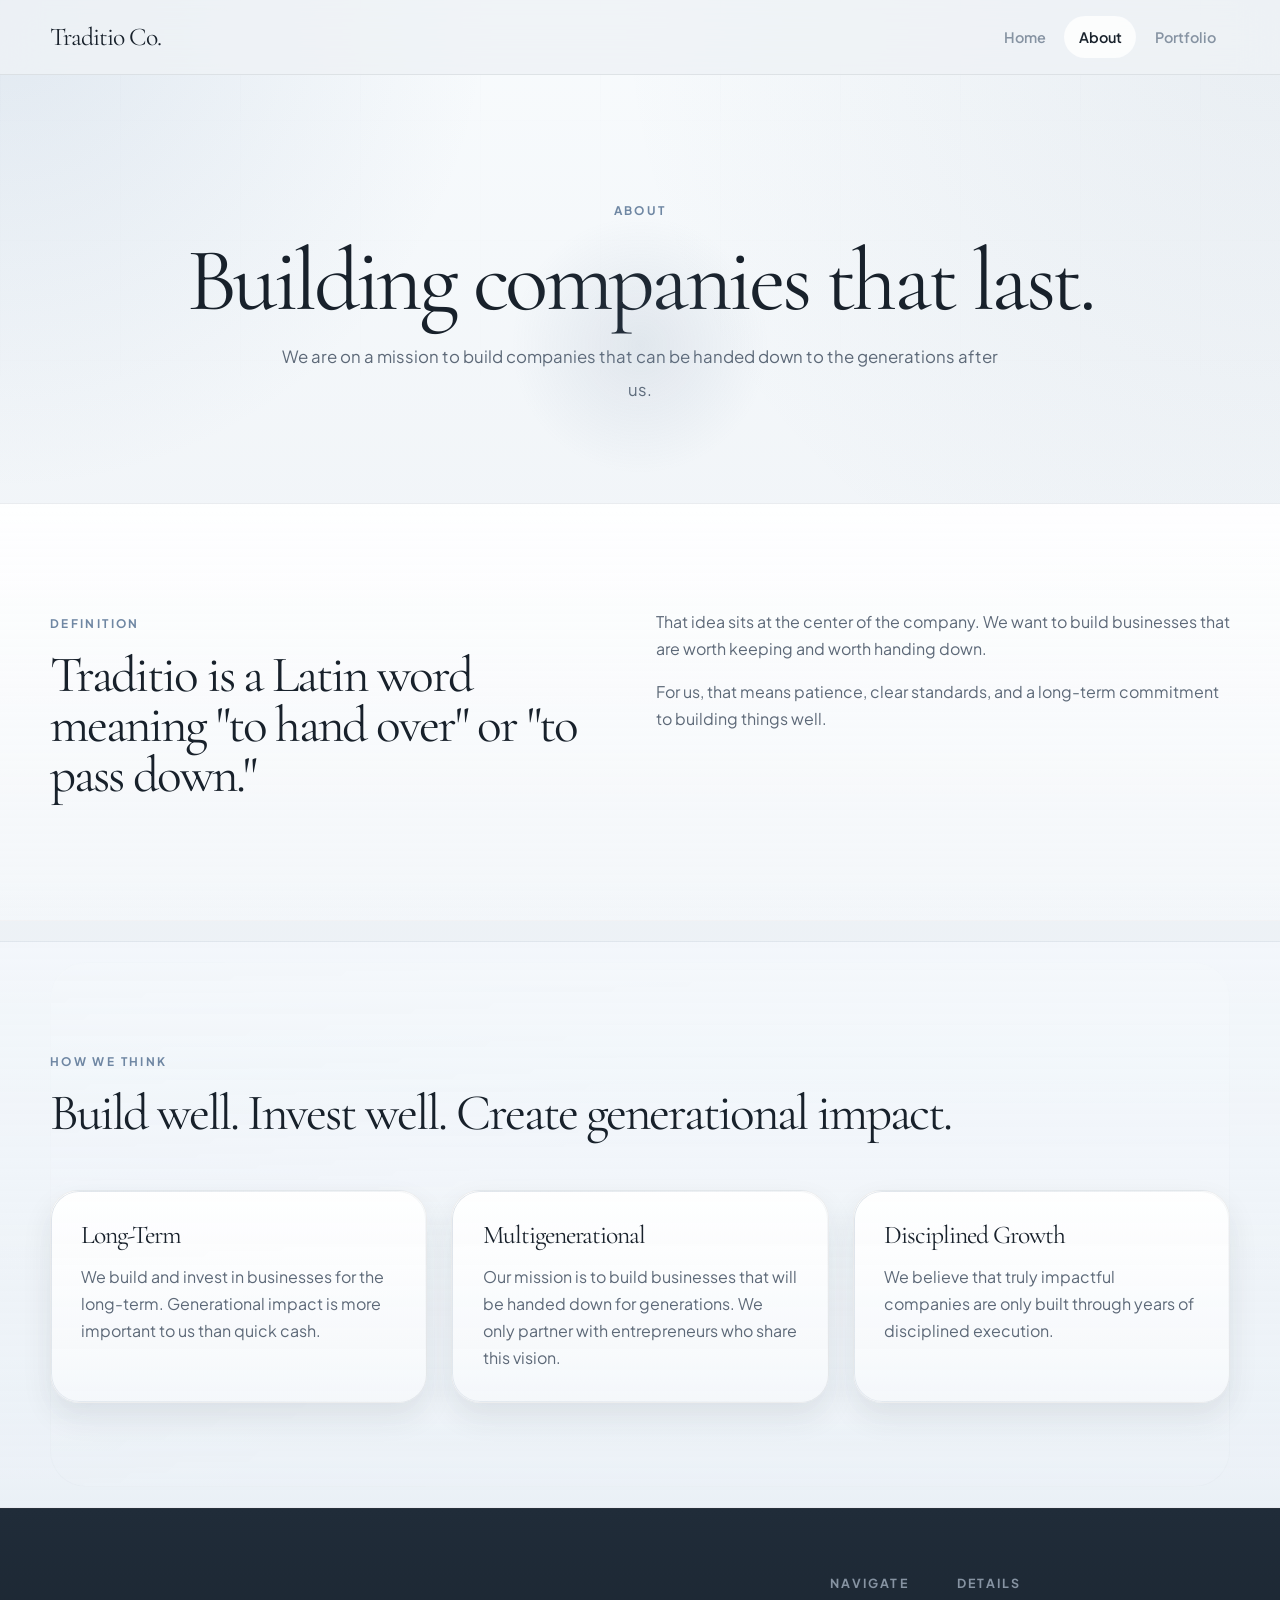
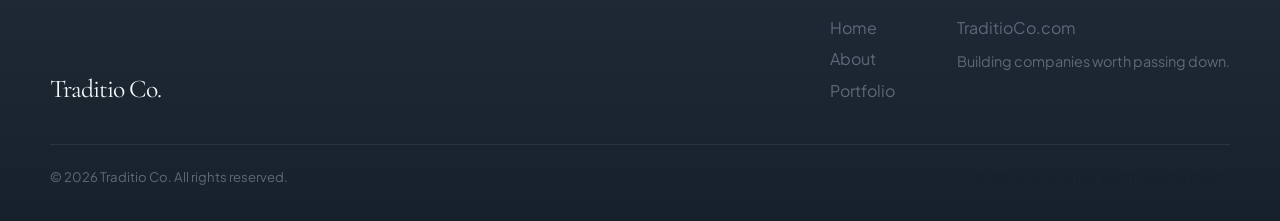
==== commit ffc8afc5: "Update about.html" ====
--- a/about.html
+++ b/about.html
@@ -76,7 +76,7 @@
           </article>
           <article class="card">
             <h3>Disciplined Growth</h3>
-            <p>Good companies are usually built through years of disciplined execution.</p>
+            <p>We believe that truly impactful companies are only built through years of disciplined execution.</p>
           </article>
         </div>
       </div>
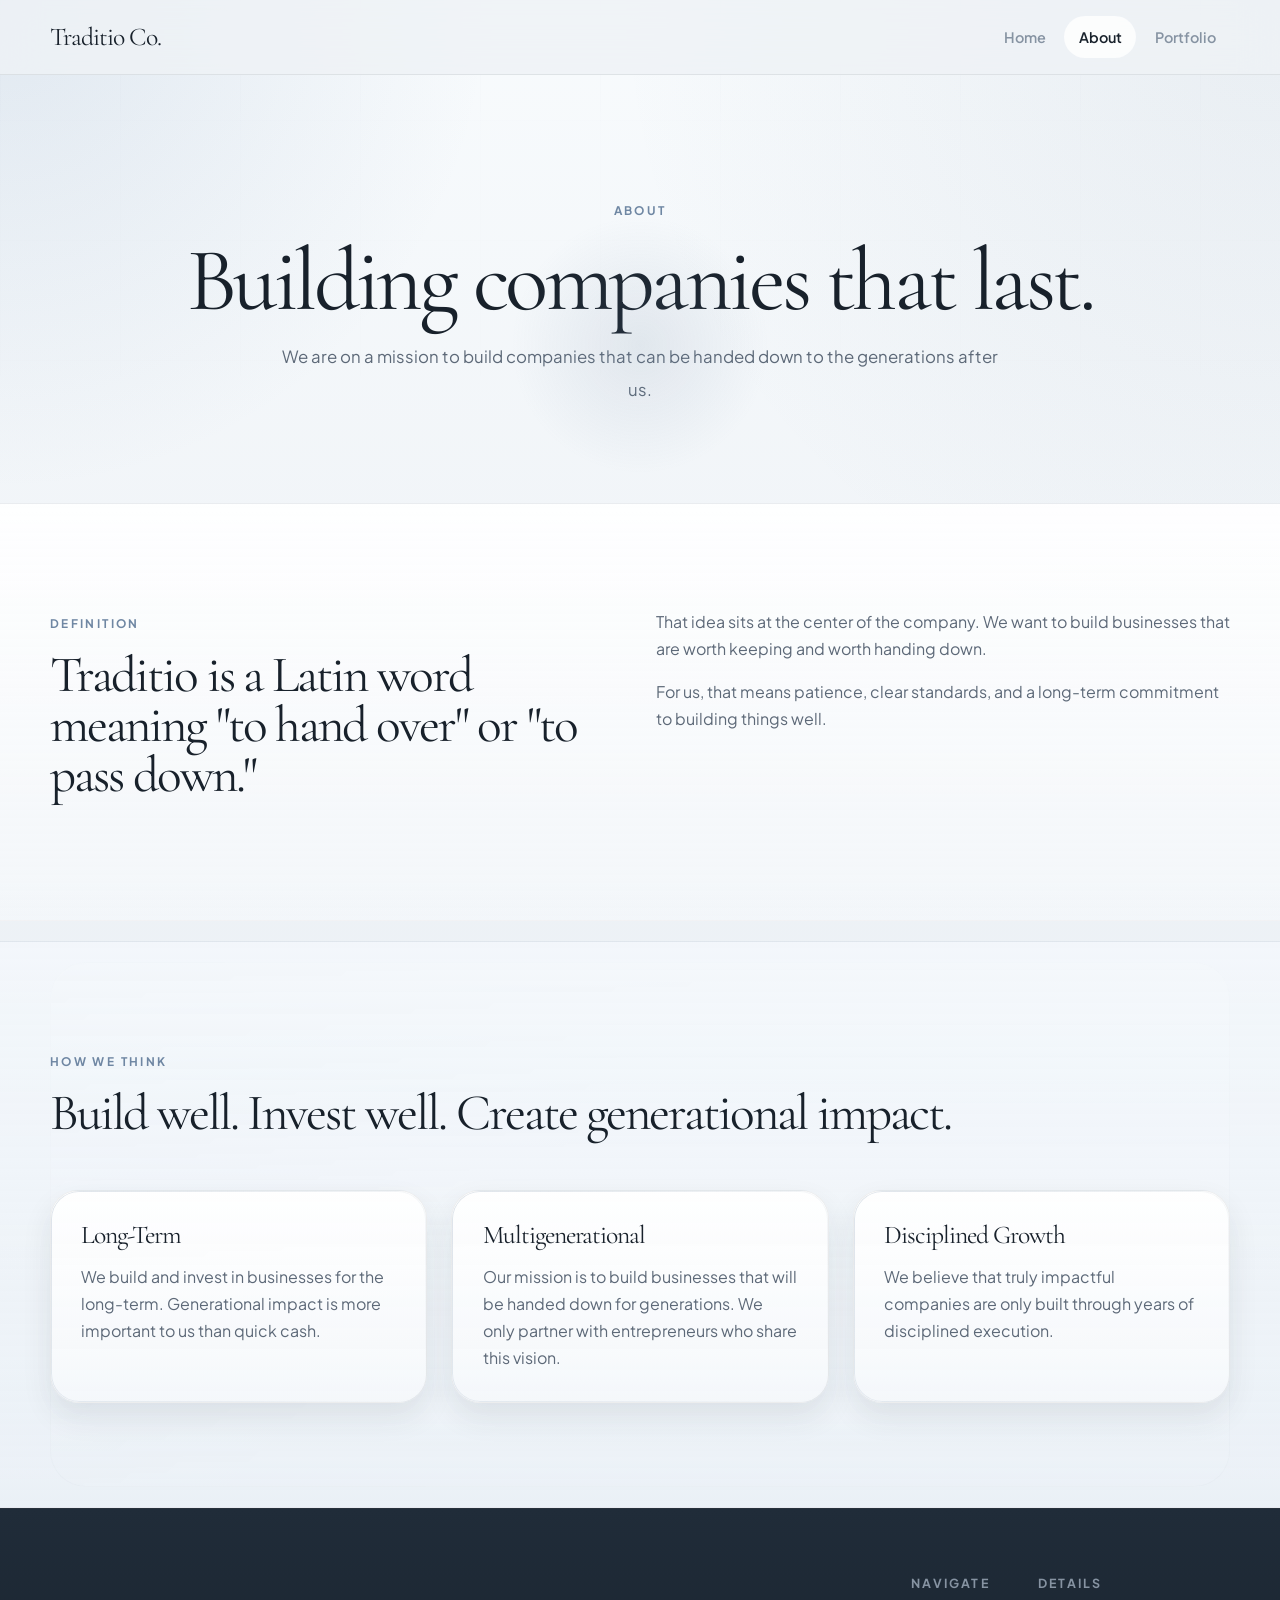
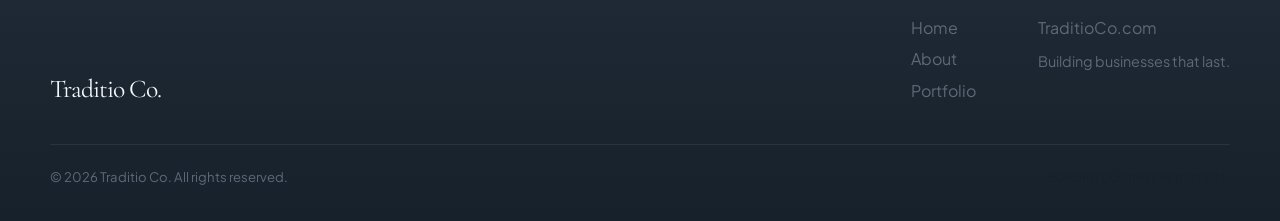
==== commit abcffaaa: "Update about.html" ====
--- a/about.html
+++ b/about.html
@@ -100,13 +100,13 @@
         <div class="footer-col">
           <h4>Details</h4>
           <a href="index.html">TraditioCo.com</a>
-          <span class="footer-static">Building companies worth passing down.</span>
+          <span class="footer-static">Building businesses that last.</span>
         </div>
       </div>
     </div>
     <div class="container footer-bottom">
       <p>&copy; 2026 Traditio Co. All rights reserved.</p>
-      <p class="footer-note">Building companies worth passing down.</p>
+      <p class="footer-note">Building businesses that last.</p>
     </div>
   </footer>
 
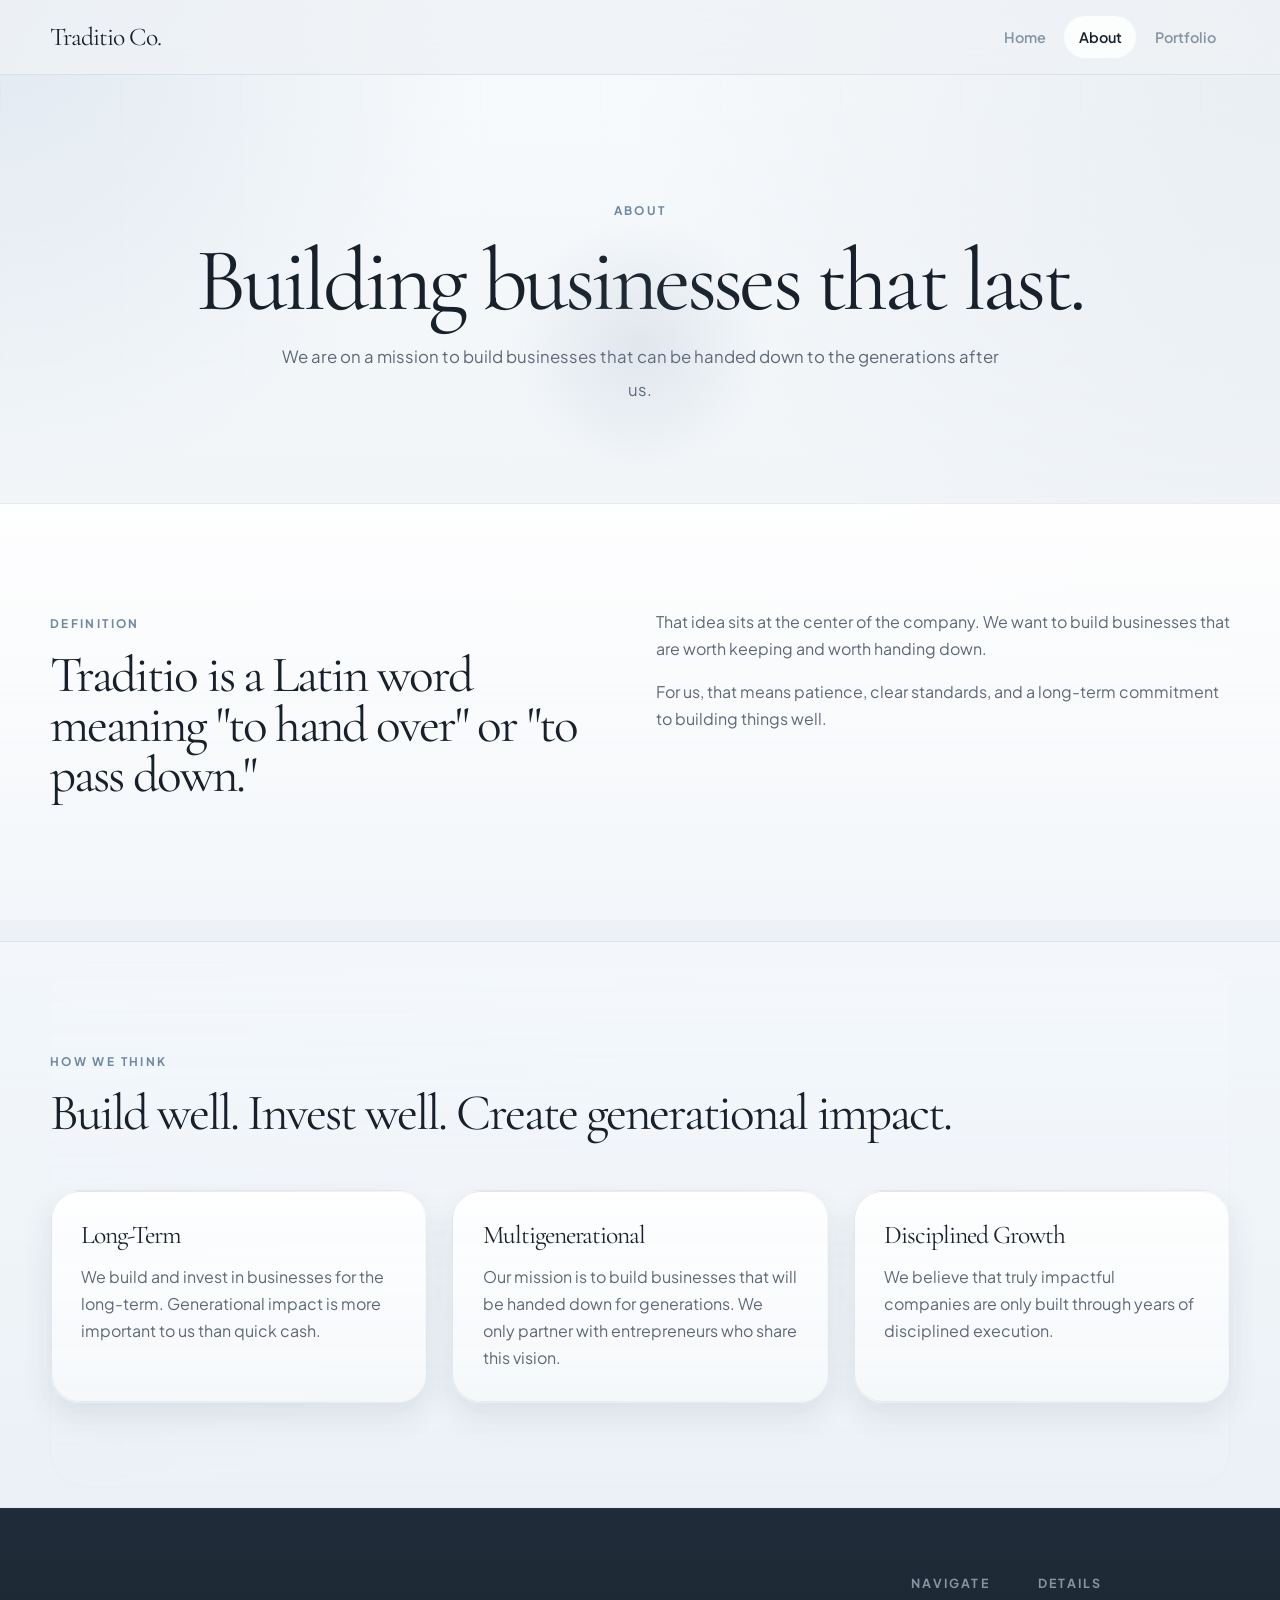
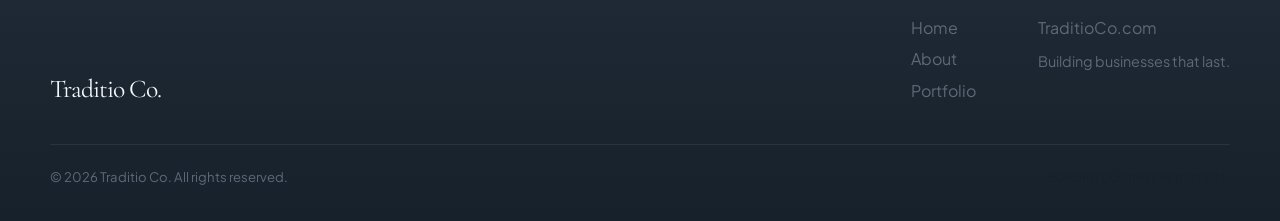
==== commit 0fb127d3: "Update about.html" ====
--- a/about.html
+++ b/about.html
@@ -35,9 +35,9 @@
     <section class="page-hero page-hero-refined">
       <div class="container-narrow about-hero-narrow">
         <span class="eyebrow fade-up">About</span>
-        <h1 class="fade-up delay-1">Building companies that last.</h1>
+        <h1 class="fade-up delay-1">Building businesses that last.</h1>
         <p class="lead fade-up delay-2">
-          We are on a mission to build companies that can be handed down to the generations after us.
+          We are on a mission to build businesses that can be handed down to the generations after us.
         </p>
       </div>
     </section>
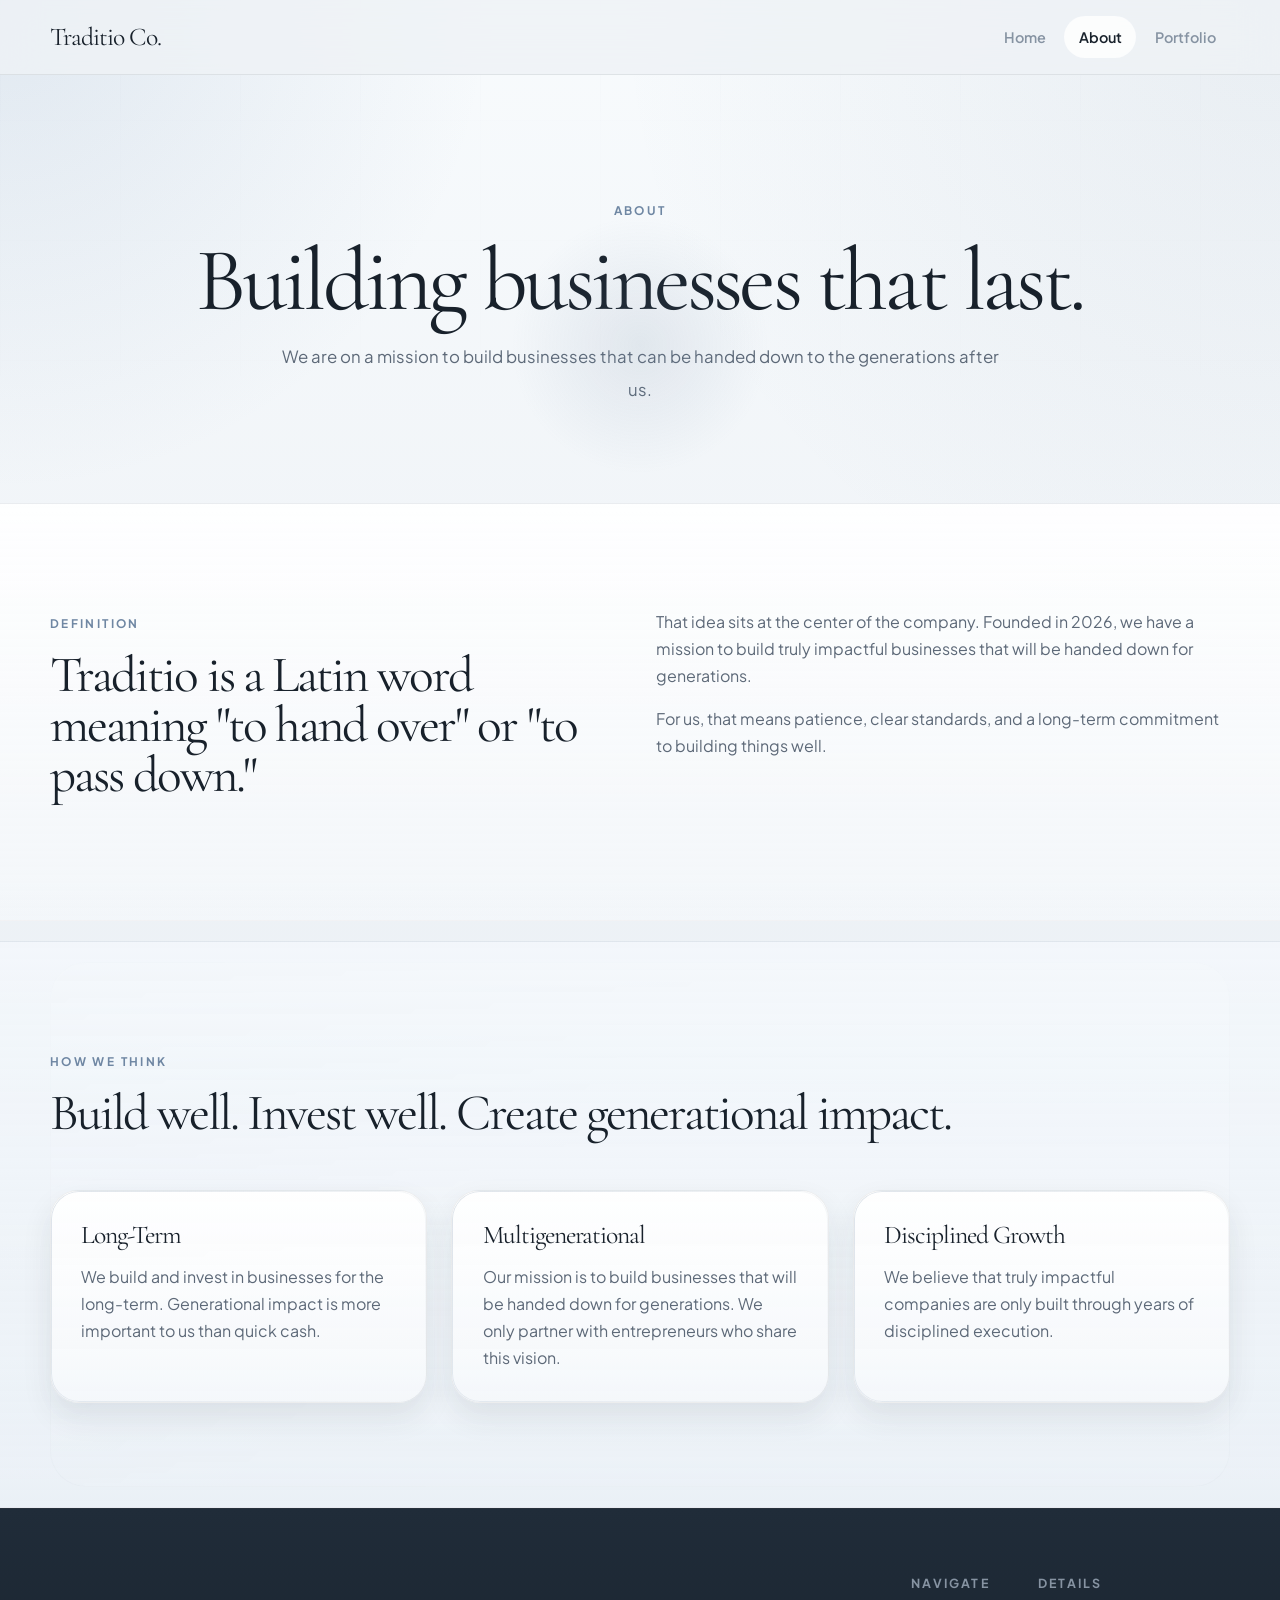
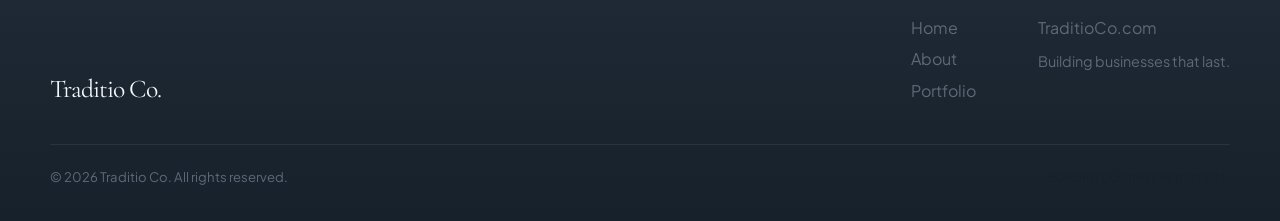
==== commit a98c4cd4: "Update about.html" ====
--- a/about.html
+++ b/about.html
@@ -50,7 +50,7 @@
         </div>
         <div class="intro-copy fade-up delay-1">
           <p>
-            That idea sits at the center of the company. We want to build businesses that are worth keeping and worth handing down.
+            That idea sits at the center of the company. Founded in 2026, we have a mission to build truly impactful businesses that will be handed down for generations.
           </p>
           <p>
             For us, that means patience, clear standards, and a long-term commitment to building things well.
